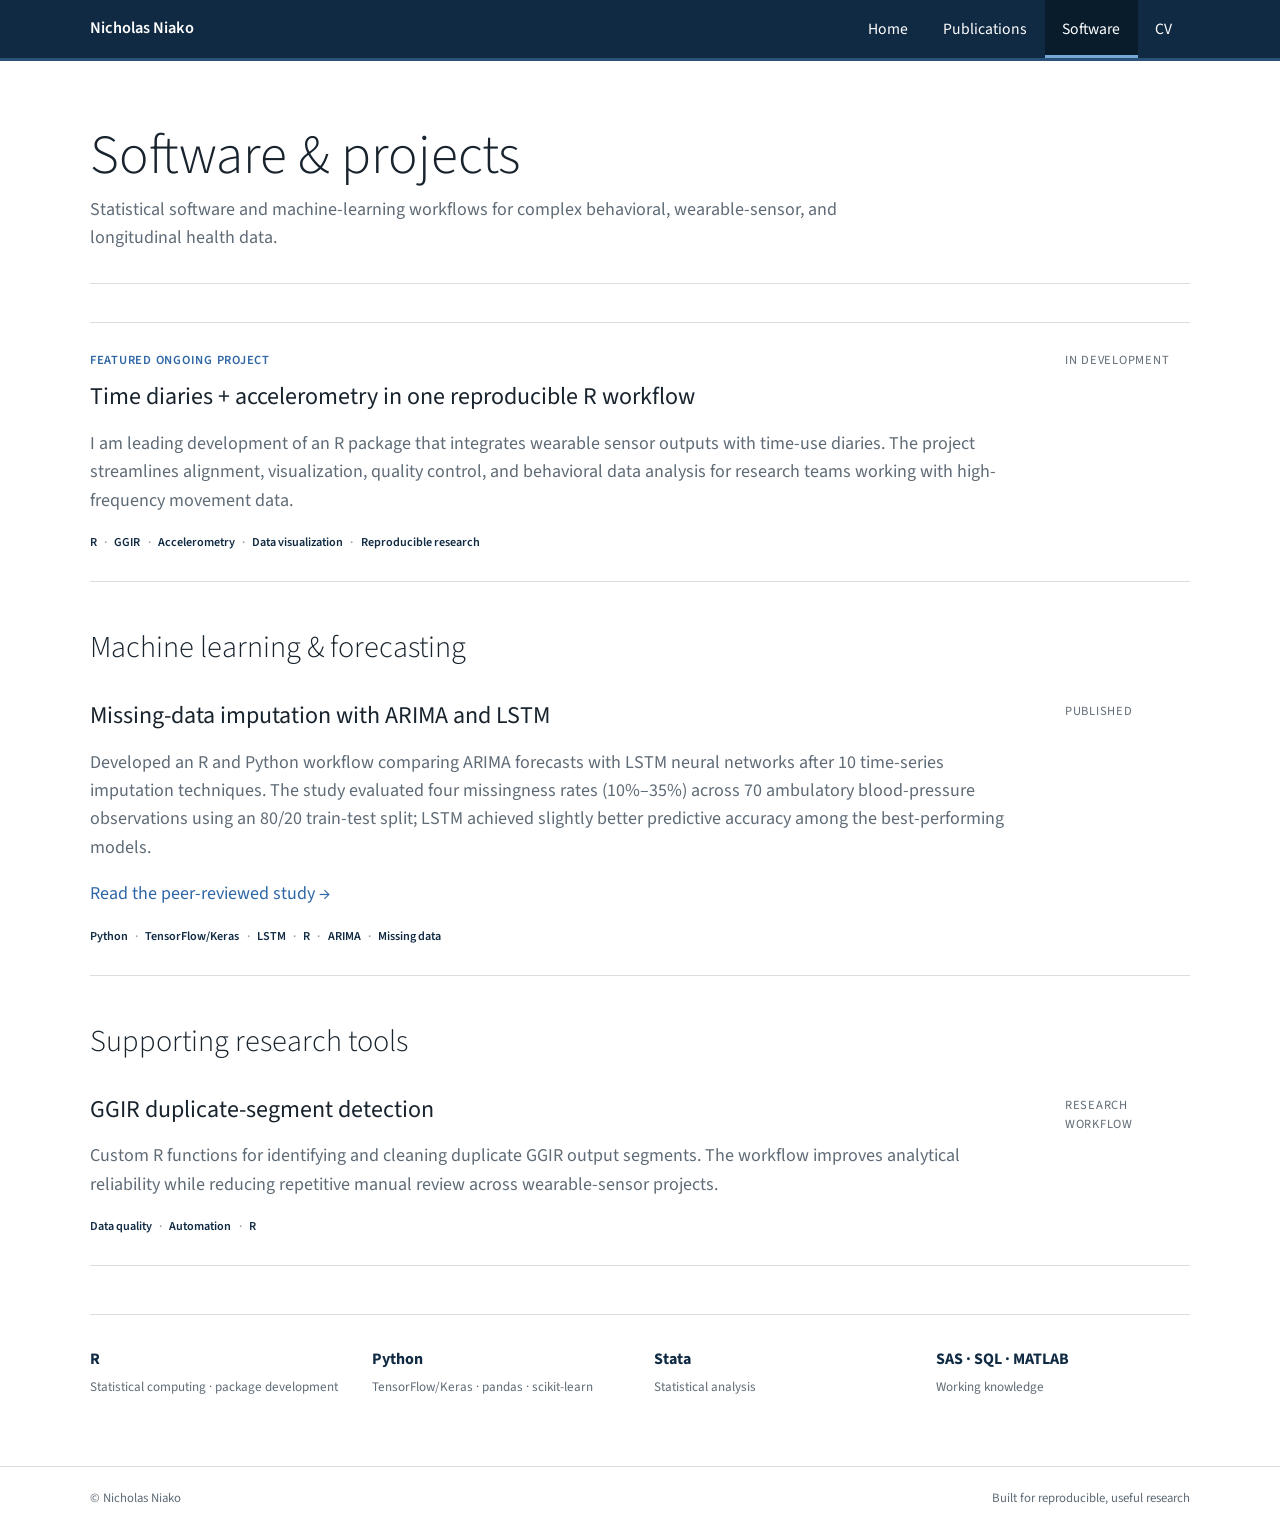
==== software.html @ 81d5ebb2 "Highlight machine learning methods and research scale" ====
<!doctype html><html lang="en"><head><meta charset="utf-8"><meta name="viewport" content="width=device-width, initial-scale=1"><meta name="description" content="Software and machine-learning research projects by Nicholas Niako."><title>Software | Nicholas Niako</title><link rel="icon" href="assets/images/favicon.svg" type="image/svg+xml"><link rel="preconnect" href="https://fonts.googleapis.com"><link rel="preconnect" href="https://fonts.gstatic.com" crossorigin><link href="https://fonts.googleapis.com/css2?family=Source+Sans+3:wght@300;400;500;600;700&display=swap" rel="stylesheet"><link rel="stylesheet" href="assets/css/style.css"><script src="assets/js/main.js" defer></script></head><body><a class="skip-link" href="#main-content">Skip to content</a><header class="site-header"><nav class="nav shell" aria-label="Primary navigation"><a class="wordmark" href="index.html"><span>NN</span><strong>Nicholas Niako</strong></a><button class="nav-toggle" type="button" aria-expanded="false" aria-controls="nav-links"><span></span><span></span><span></span><span class="sr-only">Menu</span></button><div class="nav-links" id="nav-links"><a href="index.html">Home</a><a href="publications.html">Publications</a><a class="active" aria-current="page" href="software.html">Software</a><a href="cv.html">CV</a></div></nav></header><main id="main-content"><header class="page-hero shell reveal"><p class="eyebrow">Open, reproducible research</p><h1>Software &amp; projects</h1><p>Statistical software and machine-learning workflows for complex behavioral, wearable-sensor, and longitudinal health data.</p></header><section class="page-body shell"><article class="project-card reveal"><div><p class="eyebrow">Featured ongoing project</p><h2>Time diaries + accelerometry in one reproducible R workflow</h2><p>I am leading development of an R package that integrates wearable sensor outputs with time-use diaries. The project streamlines alignment, visualization, quality control, and behavioral data analysis for research teams working with high-frequency movement data.</p><div class="tags"><span class="tag">R</span><span class="tag">GGIR</span><span class="tag">Accelerometry</span><span class="tag">Data visualization</span><span class="tag">Reproducible research</span></div></div><span class="project-status">In development</span></article><h2 class="ongoing-heading">Machine learning &amp; forecasting</h2><article class="project-card reveal"><div><h2>Missing-data imputation with ARIMA and LSTM</h2><p>Developed an R and Python workflow comparing ARIMA forecasts with LSTM neural networks after 10 time-series imputation techniques. The study evaluated four missingness rates (10%–35%) across 70 ambulatory blood-pressure observations using an 80/20 train-test split; LSTM achieved slightly better predictive accuracy among the best-performing models.</p><p><a href="https://doi.org/10.1186/s12874-024-02448-3" target="_blank" rel="noopener">Read the peer-reviewed study →</a></p><div class="tags"><span class="tag">Python</span><span class="tag">TensorFlow/Keras</span><span class="tag">LSTM</span><span class="tag">R</span><span class="tag">ARIMA</span><span class="tag">Missing data</span></div></div><span class="project-status">Published</span></article><h2 class="ongoing-heading">Supporting research tools</h2><article class="project-card reveal"><div><h2>GGIR duplicate-segment detection</h2><p>Custom R functions for identifying and cleaning duplicate GGIR output segments. The workflow improves analytical reliability while reducing repetitive manual review across wearable-sensor projects.</p><div class="tags"><span class="tag">Data quality</span><span class="tag">Automation</span><span class="tag">R</span></div></div><span class="project-status">Research workflow</span></article><div class="skills-strip reveal"><div class="skill"><strong>R</strong><span>Statistical computing · package development</span></div><div class="skill"><strong>Python</strong><span>TensorFlow/Keras · pandas · scikit-learn</span></div><div class="skill"><strong>Stata</strong><span>Statistical analysis</span></div><div class="skill"><strong>SAS · SQL · MATLAB</strong><span>Working knowledge</span></div></div></section></main><footer class="site-footer"><div class="shell"><p>© <span data-year></span> Nicholas Niako</p><p>Built for reproducible, useful research</p></div></footer></body></html>
---- assets/css/style.css ----
:root {
  --navy: #102a43;
  --navy-dark: #081c2c;
  --blue: #2f67a6;
  --blue-light: #dbe8f5;
  --ink: #20252a;
  --muted: #5f6b76;
  --line: #d9dee3;
  --white: #ffffff;
  --sans: "Source Sans 3", Helvetica, Arial, sans-serif;
}

* { box-sizing: border-box; }
html { scroll-behavior: smooth; }
body { margin: 0; background: var(--white); color: var(--ink); font: 18px/1.58 var(--sans); -webkit-font-smoothing: antialiased; }
a { color: var(--blue); text-decoration: none; }
a:hover, a:focus { text-decoration: underline; text-underline-offset: 3px; }
img { display: block; max-width: 100%; }
.shell { width: min(1100px, calc(100% - 48px)); margin-inline: auto; }
.skip-link { position: fixed; top: -5rem; left: 1rem; z-index: 100; padding: .55rem .8rem; background: white; color: var(--navy); }
.skip-link:focus { top: .75rem; }
.sr-only { position: absolute; width: 1px; height: 1px; padding: 0; margin: -1px; overflow: hidden; clip: rect(0,0,0,0); white-space: nowrap; border: 0; }

.site-header { position: sticky; top: 0; z-index: 50; background: var(--navy); border-bottom: 3px solid #2a5278; }
.nav { min-height: 58px; display: flex; align-items: stretch; justify-content: space-between; }
.wordmark { display: flex; align-items: center; color: white; font-size: 1.02rem; font-weight: 600; text-decoration: none; }
.wordmark span { display: none; }
.wordmark strong { font-weight: 600; }
.wordmark:hover { text-decoration: none; }
.nav-links { display: flex; align-items: stretch; }
.nav-links a { display: flex; align-items: center; padding: 0 1.1rem; color: white; font-size: .98rem; }
.nav-links a:hover { background: rgba(255,255,255,.08); text-decoration: none; }
.nav-links a.active { background: var(--navy-dark); box-shadow: inset 0 -3px 0 #78a8d5; }
.nav-toggle { display: none; border: 0; background: transparent; padding: 10px; }
.nav-toggle span:not(.sr-only) { display: block; width: 25px; height: 2px; margin: 5px; background: white; }

h1, h2, h3, p { margin-top: 0; }
h1, h2, h3 { color: #18232d; font-weight: 400; line-height: 1.2; }
h1 { font-size: clamp(2.5rem, 5vw, 3.45rem); font-weight: 300; margin-bottom: .35rem; }
h2 { font-size: 2rem; font-weight: 300; margin-bottom: 1.1rem; padding-bottom: .42rem; border-bottom: 2px solid var(--blue-light); }
h3 { font-size: 1.12rem; font-weight: 600; margin-bottom: .45rem; }

.home-main { padding-block: 64px 55px; }
.profile-heading { padding-bottom: 24px; border-bottom: 1px solid var(--line); }
.profile-heading p { color: var(--muted); margin: 0; font-size: 1.05rem; }
.bio-grid { display: grid; grid-template-columns: minmax(0, 1fr) 300px; gap: 70px; align-items: center; padding-block: 48px; }
.bio-copy > p { max-width: 740px; }
.contact-block { margin-top: 35px; }
.contact-block p { margin-bottom: .75rem; }
.profile-photo { margin: 0; justify-self: center; }
.profile-photo img { width: 280px; height: 280px; object-fit: cover; object-position: center 18%; border-radius: 50%; border: 5px solid white; outline: 2px solid var(--navy); box-shadow: 0 8px 24px rgba(16,42,67,.16); }
.selected-work { padding-block: 36px; border-top: 1px solid var(--line); }
.selected-work p { max-width: 970px; }
.year { display: inline-block; margin-right: .5rem; color: var(--muted); font-size: .85rem; font-weight: 600; }
.profile-links { padding-top: 30px; border-top: 1px solid var(--line); color: #9ca5ad; }
.profile-links span { margin-inline: .55rem; }

.page-hero { padding-block: 62px 30px; border-bottom: 1px solid var(--line); }
.page-hero .eyebrow { display: none; }
.page-hero h1 { margin-bottom: .4rem; }
.page-hero > p:last-child { max-width: 750px; color: var(--muted); margin-bottom: 0; }
.page-body { padding-block: 38px 65px; }
.filter-row { display: none; }
.publication-list { margin: 0; padding: 0; list-style: none; counter-reset: publication; }
.publication { counter-increment: publication; display: grid; grid-template-columns: 48px 82px 1fr auto; gap: 15px; padding: 1.25rem 0; border-bottom: 1px solid var(--line); }
.publication::before { content: counter(publication) "."; text-align: right; color: var(--muted); }
.publication:first-child { border-top: 1px solid var(--line); }
.pub-year { color: var(--muted); font-size: .86rem; font-weight: 600; padding-top: .15rem; }
.publication h2 { border: 0; padding: 0; margin: 0 0 .35rem; font-size: 1.06rem; font-weight: 600; line-height: 1.38; }
.publication p { margin: 0; color: var(--muted); font-size: .9rem; }
.publication .venue { color: var(--ink); font-style: italic; }
.pub-link { align-self: center; white-space: nowrap; font-size: .82rem; }
.publication[data-hidden="true"] { display: grid; }

.project-card { display: grid; grid-template-columns: 1fr 125px; gap: 45px; padding: 1.8rem 0; border-bottom: 1px solid var(--line); background: white; }
.project-card:first-of-type { border-top: 1px solid var(--line); }
.project-card .eyebrow { color: var(--blue); font-size: .78rem; font-weight: 600; text-transform: uppercase; letter-spacing: .06em; }
.project-card h2 { border: 0; padding: 0; font-size: 1.5rem; font-weight: 400; }
.project-card p { color: var(--muted); }
.project-status { color: var(--muted); font-size: .78rem; text-transform: uppercase; letter-spacing: .06em; }
.tags { display: flex; flex-wrap: wrap; gap: .45rem; }
.tag { color: var(--navy); font-size: .76rem; font-weight: 600; }
.tag + .tag::before { content: "·"; margin-right: .45rem; color: #9aa3ab; }
.ongoing-heading { margin: 3rem 0 0; border: 0; font-size: 1.9rem; }
.skills-strip { display: grid; grid-template-columns: repeat(4,1fr); gap: 28px; margin-top: 3rem; padding-top: 2rem; border-top: 1px solid var(--line); }
.skill strong { display: block; color: var(--navy); font-size: 1rem; }
.skill span { color: var(--muted); font-size: .82rem; }

.cv-layout { display: grid; grid-template-columns: minmax(0,1fr) 285px; gap: 65px; }
.timeline-section { margin-bottom: 2.8rem; }
.timeline-section > h2 { font-size: 1.9rem; }
.timeline-item { display: grid; grid-template-columns: 125px 1fr; gap: 20px; padding: .9rem 0; border-bottom: 1px solid #edf0f2; }
.timeline-year { color: var(--muted); font-size: .84rem; font-weight: 600; }
.timeline-item h3 { margin: 0 0 .25rem; }
.timeline-item p { color: var(--muted); font-size: .9rem; margin: 0; }
.cv-aside { align-self: start; padding: 1.5rem; border: 1px solid var(--line); border-top: 4px solid var(--navy); }
.cv-aside .eyebrow { color: var(--muted); font-size: .78rem; text-transform: uppercase; letter-spacing: .06em; }
.cv-aside h2 { font-size: 1.55rem; }
.cv-aside p, .cv-aside ul { color: var(--muted); font-size: .86rem; }
.cv-aside ul { list-style: none; padding: 1.2rem 0 0; margin: 1.2rem 0 0; border-top: 1px solid var(--line); }
.cv-aside li + li { margin-top: .7rem; }
.button { display: block; margin-top: .65rem; padding: .55rem .8rem; background: var(--navy); color: white; text-align: center; font-size: .86rem; font-weight: 600; }
.button:hover { background: var(--navy-dark); text-decoration: none; }

.site-footer { border-top: 1px solid var(--line); padding: 1.35rem 0; color: var(--muted); font-size: .8rem; }
.site-footer p { margin: 0; }
.site-footer .shell { display: flex; justify-content: space-between; }

@media (max-width: 820px) {
  .bio-grid { grid-template-columns: 1fr; gap: 38px; }
  .profile-photo { grid-row: 1; }
  .cv-layout { grid-template-columns: 1fr; }
  .cv-aside { grid-row: 1; }
  .skills-strip { grid-template-columns: repeat(2,1fr); }
}

@media (max-width: 640px) {
  body { font-size: 16px; }
  .shell { width: min(100% - 32px, 1100px); }
  .nav { min-height: 56px; }
  .nav-toggle { display: block; }
  .nav-links { display: none; position: absolute; top: 59px; left: 0; right: 0; flex-direction: column; background: var(--navy); border-bottom: 2px solid #2a5278; }
  .nav-links.open { display: flex; }
  .nav-links a { padding: .8rem 16px; }
  .nav-links a.active { box-shadow: inset 4px 0 0 #78a8d5; }
  .home-main { padding-block: 42px; }
  h1 { font-size: 2.55rem; }
  h2 { font-size: 1.65rem; }
  .bio-grid { padding-block: 36px; }
  .profile-photo img { width: 230px; height: 230px; }
  .publication { grid-template-columns: 34px 1fr; gap: 10px; }
  .publication::before { grid-row: 1 / span 3; }
  .pub-year, .publication > div, .pub-link { grid-column: 2; }
  .project-card { grid-template-columns: 1fr; gap: .5rem; }
  .project-status { grid-row: 1; }
  .skills-strip { grid-template-columns: 1fr 1fr; }
  .timeline-item { grid-template-columns: 1fr; gap: .25rem; }
  .site-footer .shell { display: block; }
}

@media (prefers-reduced-motion: reduce) { html { scroll-behavior: auto; } }
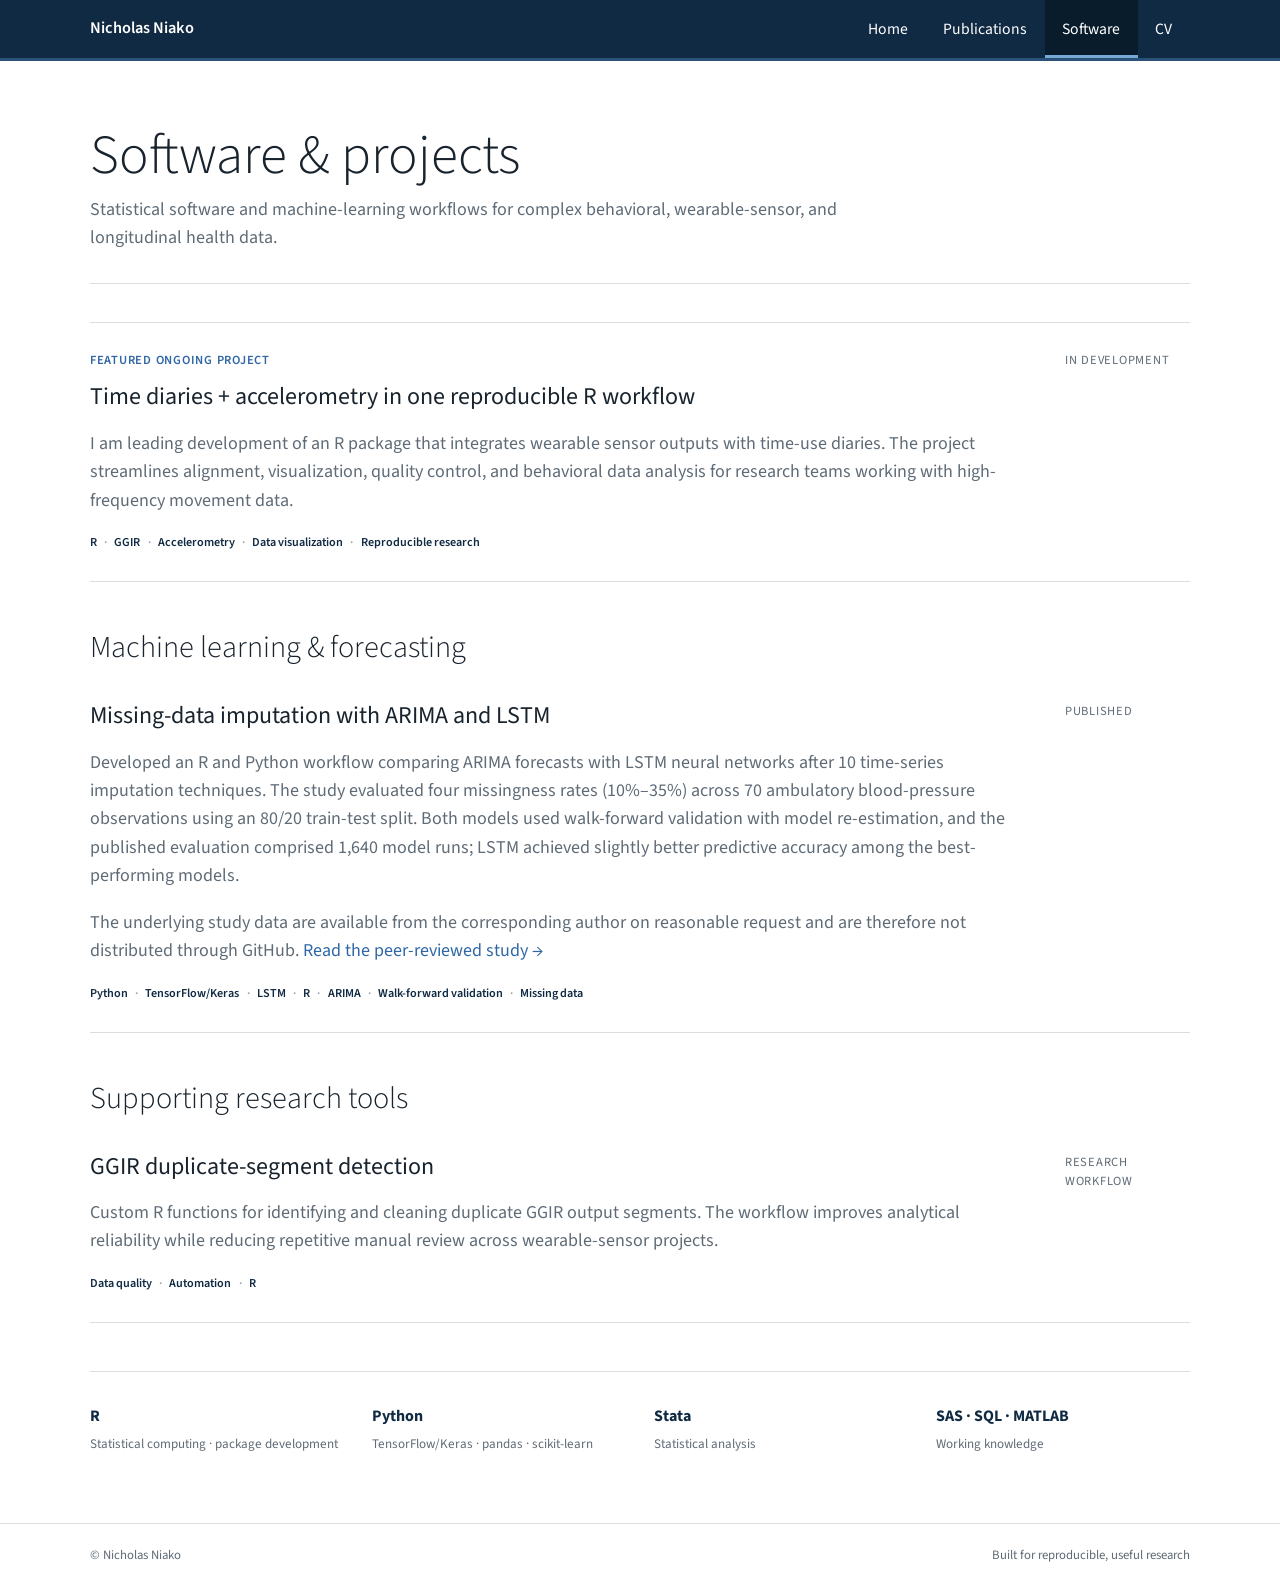
==== commit f86b0397: "Add forecasting validation and data access details" ====
--- a/software.html
+++ b/software.html
@@ -1 +1 @@
-<!doctype html><html lang="en"><head><meta charset="utf-8"><meta name="viewport" content="width=device-width, initial-scale=1"><meta name="description" content="Software and machine-learning research projects by Nicholas Niako."><title>Software | Nicholas Niako</title><link rel="icon" href="assets/images/favicon.svg" type="image/svg+xml"><link rel="preconnect" href="https://fonts.googleapis.com"><link rel="preconnect" href="https://fonts.gstatic.com" crossorigin><link href="https://fonts.googleapis.com/css2?family=Source+Sans+3:wght@300;400;500;600;700&display=swap" rel="stylesheet"><link rel="stylesheet" href="assets/css/style.css"><script src="assets/js/main.js" defer></script></head><body><a class="skip-link" href="#main-content">Skip to content</a><header class="site-header"><nav class="nav shell" aria-label="Primary navigation"><a class="wordmark" href="index.html"><span>NN</span><strong>Nicholas Niako</strong></a><button class="nav-toggle" type="button" aria-expanded="false" aria-controls="nav-links"><span></span><span></span><span></span><span class="sr-only">Menu</span></button><div class="nav-links" id="nav-links"><a href="index.html">Home</a><a href="publications.html">Publications</a><a class="active" aria-current="page" href="software.html">Software</a><a href="cv.html">CV</a></div></nav></header><main id="main-content"><header class="page-hero shell reveal"><p class="eyebrow">Open, reproducible research</p><h1>Software &amp; projects</h1><p>Statistical software and machine-learning workflows for complex behavioral, wearable-sensor, and longitudinal health data.</p></header><section class="page-body shell"><article class="project-card reveal"><div><p class="eyebrow">Featured ongoing project</p><h2>Time diaries + accelerometry in one reproducible R workflow</h2><p>I am leading development of an R package that integrates wearable sensor outputs with time-use diaries. The project streamlines alignment, visualization, quality control, and behavioral data analysis for research teams working with high-frequency movement data.</p><div class="tags"><span class="tag">R</span><span class="tag">GGIR</span><span class="tag">Accelerometry</span><span class="tag">Data visualization</span><span class="tag">Reproducible research</span></div></div><span class="project-status">In development</span></article><h2 class="ongoing-heading">Machine learning &amp; forecasting</h2><article class="project-card reveal"><div><h2>Missing-data imputation with ARIMA and LSTM</h2><p>Developed an R and Python workflow comparing ARIMA forecasts with LSTM neural networks after 10 time-series imputation techniques. The study evaluated four missingness rates (10%–35%) across 70 ambulatory blood-pressure observations using an 80/20 train-test split; LSTM achieved slightly better predictive accuracy among the best-performing models.</p><p><a href="https://doi.org/10.1186/s12874-024-02448-3" target="_blank" rel="noopener">Read the peer-reviewed study →</a></p><div class="tags"><span class="tag">Python</span><span class="tag">TensorFlow/Keras</span><span class="tag">LSTM</span><span class="tag">R</span><span class="tag">ARIMA</span><span class="tag">Missing data</span></div></div><span class="project-status">Published</span></article><h2 class="ongoing-heading">Supporting research tools</h2><article class="project-card reveal"><div><h2>GGIR duplicate-segment detection</h2><p>Custom R functions for identifying and cleaning duplicate GGIR output segments. The workflow improves analytical reliability while reducing repetitive manual review across wearable-sensor projects.</p><div class="tags"><span class="tag">Data quality</span><span class="tag">Automation</span><span class="tag">R</span></div></div><span class="project-status">Research workflow</span></article><div class="skills-strip reveal"><div class="skill"><strong>R</strong><span>Statistical computing · package development</span></div><div class="skill"><strong>Python</strong><span>TensorFlow/Keras · pandas · scikit-learn</span></div><div class="skill"><strong>Stata</strong><span>Statistical analysis</span></div><div class="skill"><strong>SAS · SQL · MATLAB</strong><span>Working knowledge</span></div></div></section></main><footer class="site-footer"><div class="shell"><p>© <span data-year></span> Nicholas Niako</p><p>Built for reproducible, useful research</p></div></footer></body></html>
+<!doctype html><html lang="en"><head><meta charset="utf-8"><meta name="viewport" content="width=device-width, initial-scale=1"><meta name="description" content="Software and machine-learning research projects by Nicholas Niako."><title>Software | Nicholas Niako</title><link rel="icon" href="assets/images/favicon.svg" type="image/svg+xml"><link rel="preconnect" href="https://fonts.googleapis.com"><link rel="preconnect" href="https://fonts.gstatic.com" crossorigin><link href="https://fonts.googleapis.com/css2?family=Source+Sans+3:wght@300;400;500;600;700&display=swap" rel="stylesheet"><link rel="stylesheet" href="assets/css/style.css"><script src="assets/js/main.js" defer></script></head><body><a class="skip-link" href="#main-content">Skip to content</a><header class="site-header"><nav class="nav shell" aria-label="Primary navigation"><a class="wordmark" href="index.html"><span>NN</span><strong>Nicholas Niako</strong></a><button class="nav-toggle" type="button" aria-expanded="false" aria-controls="nav-links"><span></span><span></span><span></span><span class="sr-only">Menu</span></button><div class="nav-links" id="nav-links"><a href="index.html">Home</a><a href="publications.html">Publications</a><a class="active" aria-current="page" href="software.html">Software</a><a href="cv.html">CV</a></div></nav></header><main id="main-content"><header class="page-hero shell reveal"><p class="eyebrow">Open, reproducible research</p><h1>Software &amp; projects</h1><p>Statistical software and machine-learning workflows for complex behavioral, wearable-sensor, and longitudinal health data.</p></header><section class="page-body shell"><article class="project-card reveal"><div><p class="eyebrow">Featured ongoing project</p><h2>Time diaries + accelerometry in one reproducible R workflow</h2><p>I am leading development of an R package that integrates wearable sensor outputs with time-use diaries. The project streamlines alignment, visualization, quality control, and behavioral data analysis for research teams working with high-frequency movement data.</p><div class="tags"><span class="tag">R</span><span class="tag">GGIR</span><span class="tag">Accelerometry</span><span class="tag">Data visualization</span><span class="tag">Reproducible research</span></div></div><span class="project-status">In development</span></article><h2 class="ongoing-heading">Machine learning &amp; forecasting</h2><article class="project-card reveal"><div><h2>Missing-data imputation with ARIMA and LSTM</h2><p>Developed an R and Python workflow comparing ARIMA forecasts with LSTM neural networks after 10 time-series imputation techniques. The study evaluated four missingness rates (10%–35%) across 70 ambulatory blood-pressure observations using an 80/20 train-test split. Both models used walk-forward validation with model re-estimation, and the published evaluation comprised 1,640 model runs; LSTM achieved slightly better predictive accuracy among the best-performing models.</p><p>The underlying study data are available from the corresponding author on reasonable request and are therefore not distributed through GitHub. <a href="https://doi.org/10.1186/s12874-024-02448-3" target="_blank" rel="noopener">Read the peer-reviewed study →</a></p><div class="tags"><span class="tag">Python</span><span class="tag">TensorFlow/Keras</span><span class="tag">LSTM</span><span class="tag">R</span><span class="tag">ARIMA</span><span class="tag">Walk-forward validation</span><span class="tag">Missing data</span></div></div><span class="project-status">Published</span></article><h2 class="ongoing-heading">Supporting research tools</h2><article class="project-card reveal"><div><h2>GGIR duplicate-segment detection</h2><p>Custom R functions for identifying and cleaning duplicate GGIR output segments. The workflow improves analytical reliability while reducing repetitive manual review across wearable-sensor projects.</p><div class="tags"><span class="tag">Data quality</span><span class="tag">Automation</span><span class="tag">R</span></div></div><span class="project-status">Research workflow</span></article><div class="skills-strip reveal"><div class="skill"><strong>R</strong><span>Statistical computing · package development</span></div><div class="skill"><strong>Python</strong><span>TensorFlow/Keras · pandas · scikit-learn</span></div><div class="skill"><strong>Stata</strong><span>Statistical analysis</span></div><div class="skill"><strong>SAS · SQL · MATLAB</strong><span>Working knowledge</span></div></div></section></main><footer class="site-footer"><div class="shell"><p>© <span data-year></span> Nicholas Niako</p><p>Built for reproducible, useful research</p></div></footer></body></html>
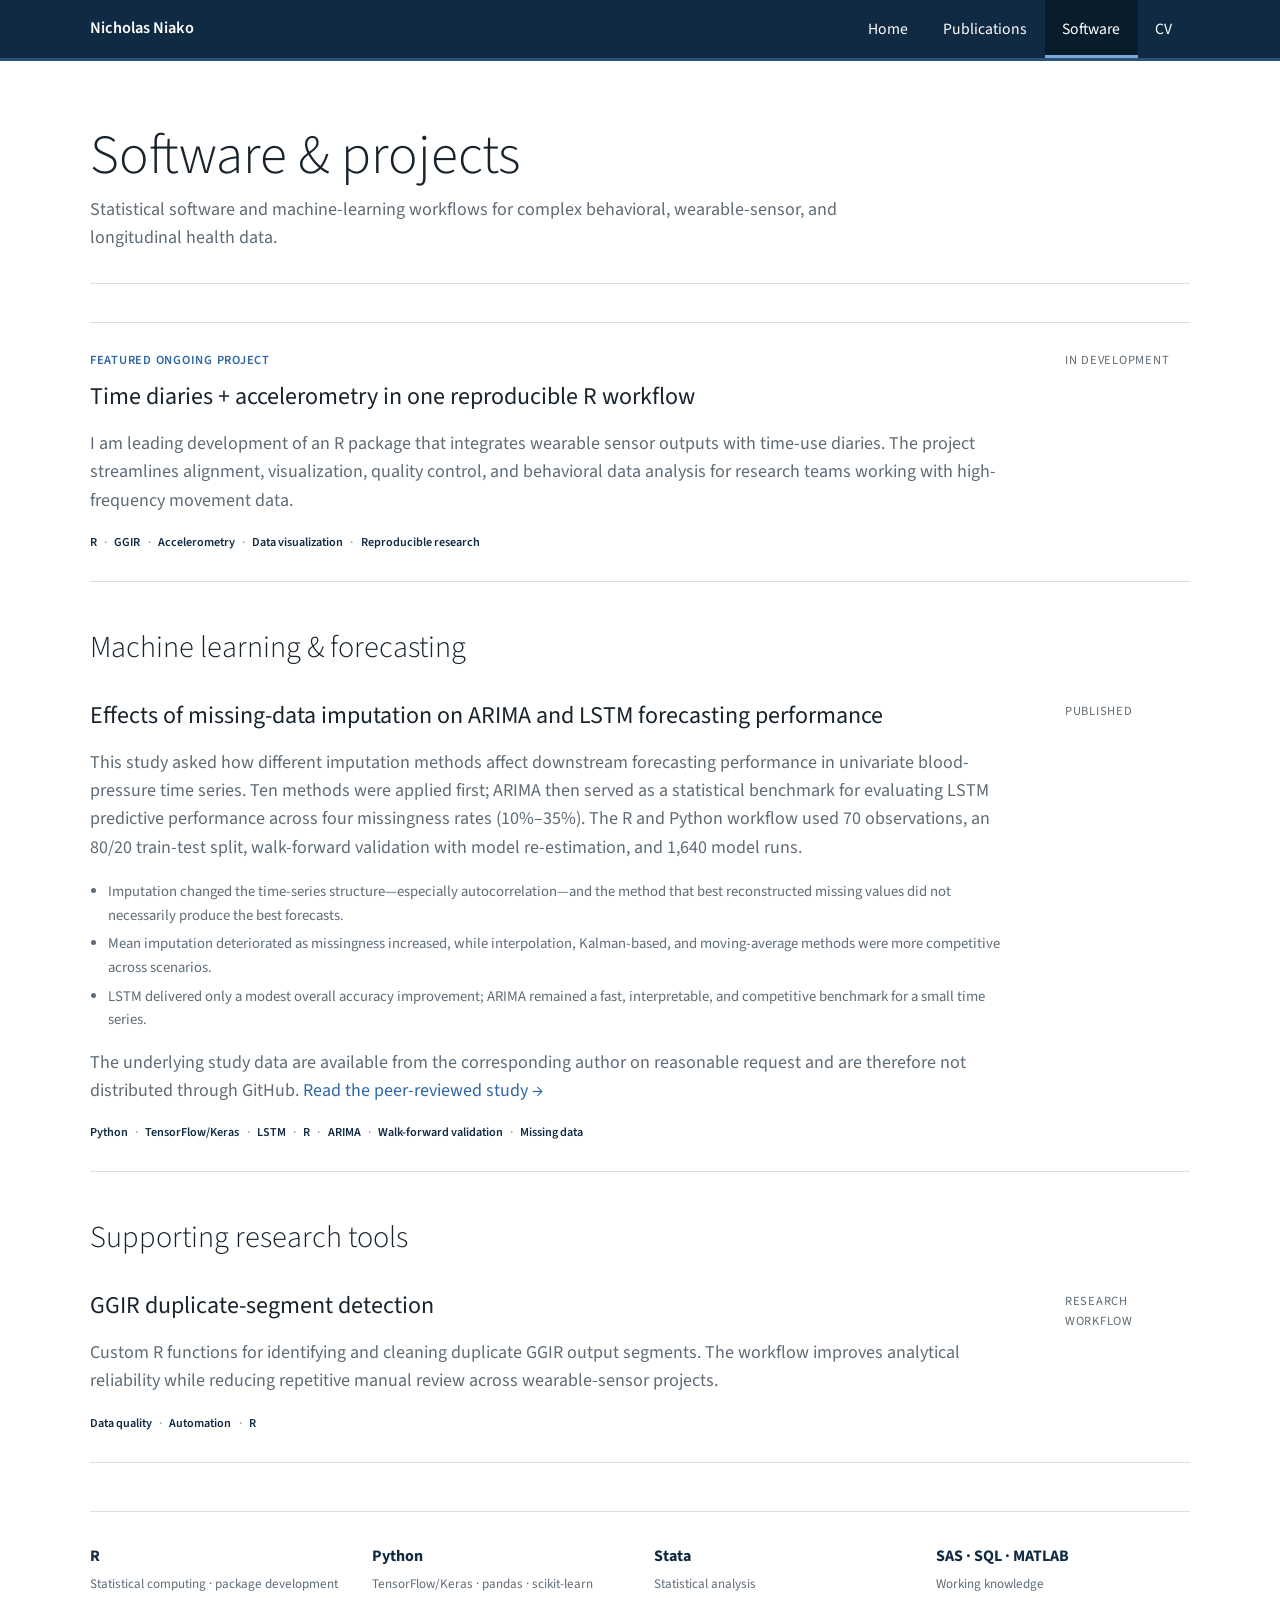
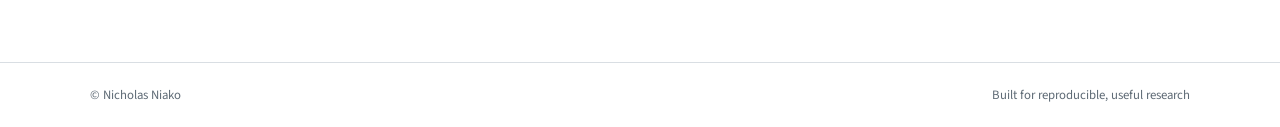
==== commit a7fb0a19: "Clarify forecasting study and simplify publications" ====
--- a/software.html
+++ b/software.html
@@ -1 +1,74 @@
-<!doctype html><html lang="en"><head><meta charset="utf-8"><meta name="viewport" content="width=device-width, initial-scale=1"><meta name="description" content="Software and machine-learning research projects by Nicholas Niako."><title>Software | Nicholas Niako</title><link rel="icon" href="assets/images/favicon.svg" type="image/svg+xml"><link rel="preconnect" href="https://fonts.googleapis.com"><link rel="preconnect" href="https://fonts.gstatic.com" crossorigin><link href="https://fonts.googleapis.com/css2?family=Source+Sans+3:wght@300;400;500;600;700&display=swap" rel="stylesheet"><link rel="stylesheet" href="assets/css/style.css"><script src="assets/js/main.js" defer></script></head><body><a class="skip-link" href="#main-content">Skip to content</a><header class="site-header"><nav class="nav shell" aria-label="Primary navigation"><a class="wordmark" href="index.html"><span>NN</span><strong>Nicholas Niako</strong></a><button class="nav-toggle" type="button" aria-expanded="false" aria-controls="nav-links"><span></span><span></span><span></span><span class="sr-only">Menu</span></button><div class="nav-links" id="nav-links"><a href="index.html">Home</a><a href="publications.html">Publications</a><a class="active" aria-current="page" href="software.html">Software</a><a href="cv.html">CV</a></div></nav></header><main id="main-content"><header class="page-hero shell reveal"><p class="eyebrow">Open, reproducible research</p><h1>Software &amp; projects</h1><p>Statistical software and machine-learning workflows for complex behavioral, wearable-sensor, and longitudinal health data.</p></header><section class="page-body shell"><article class="project-card reveal"><div><p class="eyebrow">Featured ongoing project</p><h2>Time diaries + accelerometry in one reproducible R workflow</h2><p>I am leading development of an R package that integrates wearable sensor outputs with time-use diaries. The project streamlines alignment, visualization, quality control, and behavioral data analysis for research teams working with high-frequency movement data.</p><div class="tags"><span class="tag">R</span><span class="tag">GGIR</span><span class="tag">Accelerometry</span><span class="tag">Data visualization</span><span class="tag">Reproducible research</span></div></div><span class="project-status">In development</span></article><h2 class="ongoing-heading">Machine learning &amp; forecasting</h2><article class="project-card reveal"><div><h2>Missing-data imputation with ARIMA and LSTM</h2><p>Developed an R and Python workflow comparing ARIMA forecasts with LSTM neural networks after 10 time-series imputation techniques. The study evaluated four missingness rates (10%–35%) across 70 ambulatory blood-pressure observations using an 80/20 train-test split. Both models used walk-forward validation with model re-estimation, and the published evaluation comprised 1,640 model runs; LSTM achieved slightly better predictive accuracy among the best-performing models.</p><p>The underlying study data are available from the corresponding author on reasonable request and are therefore not distributed through GitHub. <a href="https://doi.org/10.1186/s12874-024-02448-3" target="_blank" rel="noopener">Read the peer-reviewed study →</a></p><div class="tags"><span class="tag">Python</span><span class="tag">TensorFlow/Keras</span><span class="tag">LSTM</span><span class="tag">R</span><span class="tag">ARIMA</span><span class="tag">Walk-forward validation</span><span class="tag">Missing data</span></div></div><span class="project-status">Published</span></article><h2 class="ongoing-heading">Supporting research tools</h2><article class="project-card reveal"><div><h2>GGIR duplicate-segment detection</h2><p>Custom R functions for identifying and cleaning duplicate GGIR output segments. The workflow improves analytical reliability while reducing repetitive manual review across wearable-sensor projects.</p><div class="tags"><span class="tag">Data quality</span><span class="tag">Automation</span><span class="tag">R</span></div></div><span class="project-status">Research workflow</span></article><div class="skills-strip reveal"><div class="skill"><strong>R</strong><span>Statistical computing · package development</span></div><div class="skill"><strong>Python</strong><span>TensorFlow/Keras · pandas · scikit-learn</span></div><div class="skill"><strong>Stata</strong><span>Statistical analysis</span></div><div class="skill"><strong>SAS · SQL · MATLAB</strong><span>Working knowledge</span></div></div></section></main><footer class="site-footer"><div class="shell"><p>© <span data-year></span> Nicholas Niako</p><p>Built for reproducible, useful research</p></div></footer></body></html>
+<!doctype html>
+<html lang="en">
+<head>
+  <meta charset="utf-8">
+  <meta name="viewport" content="width=device-width, initial-scale=1">
+  <meta name="description" content="Software and machine-learning research projects by Nicholas Niako.">
+  <title>Software | Nicholas Niako</title>
+  <link rel="icon" href="assets/images/favicon.svg" type="image/svg+xml">
+  <link rel="preconnect" href="https://fonts.googleapis.com">
+  <link rel="preconnect" href="https://fonts.gstatic.com" crossorigin>
+  <link href="https://fonts.googleapis.com/css2?family=Source+Sans+3:wght@300;400;500;600;700&display=swap" rel="stylesheet">
+  <link rel="stylesheet" href="assets/css/style.css">
+  <script src="assets/js/main.js" defer></script>
+</head>
+<body>
+  <a class="skip-link" href="#main-content">Skip to content</a>
+  <header class="site-header">
+    <nav class="nav shell" aria-label="Primary navigation">
+      <a class="wordmark" href="index.html"><span>NN</span><strong>Nicholas Niako</strong></a>
+      <button class="nav-toggle" type="button" aria-expanded="false" aria-controls="nav-links"><span></span><span></span><span></span><span class="sr-only">Menu</span></button>
+      <div class="nav-links" id="nav-links"><a href="index.html">Home</a><a href="publications.html">Publications</a><a class="active" aria-current="page" href="software.html">Software</a><a href="cv.html">CV</a></div>
+    </nav>
+  </header>
+  <main id="main-content">
+    <header class="page-hero shell reveal">
+      <p class="eyebrow">Open, reproducible research</p>
+      <h1>Software &amp; projects</h1>
+      <p>Statistical software and machine-learning workflows for complex behavioral, wearable-sensor, and longitudinal health data.</p>
+    </header>
+    <section class="page-body shell">
+      <article class="project-card reveal">
+        <div>
+          <p class="eyebrow">Featured ongoing project</p>
+          <h2>Time diaries + accelerometry in one reproducible R workflow</h2>
+          <p>I am leading development of an R package that integrates wearable sensor outputs with time-use diaries. The project streamlines alignment, visualization, quality control, and behavioral data analysis for research teams working with high-frequency movement data.</p>
+          <div class="tags"><span class="tag">R</span><span class="tag">GGIR</span><span class="tag">Accelerometry</span><span class="tag">Data visualization</span><span class="tag">Reproducible research</span></div>
+        </div>
+        <span class="project-status">In development</span>
+      </article>
+      <h2 class="ongoing-heading">Machine learning &amp; forecasting</h2>
+      <article class="project-card reveal">
+        <div>
+          <h2>Effects of missing-data imputation on ARIMA and LSTM forecasting performance</h2>
+          <p>This study asked how different imputation methods affect downstream forecasting performance in univariate blood-pressure time series. Ten methods were applied first; ARIMA then served as a statistical benchmark for evaluating LSTM predictive performance across four missingness rates (10%–35%). The R and Python workflow used 70 observations, an 80/20 train-test split, walk-forward validation with model re-estimation, and 1,640 model runs.</p>
+          <ul class="project-findings">
+            <li>Imputation changed the time-series structure—especially autocorrelation—and the method that best reconstructed missing values did not necessarily produce the best forecasts.</li>
+            <li>Mean imputation deteriorated as missingness increased, while interpolation, Kalman-based, and moving-average methods were more competitive across scenarios.</li>
+            <li>LSTM delivered only a modest overall accuracy improvement; ARIMA remained a fast, interpretable, and competitive benchmark for a small time series.</li>
+          </ul>
+          <p>The underlying study data are available from the corresponding author on reasonable request and are therefore not distributed through GitHub. <a href="https://doi.org/10.1186/s12874-024-02448-3" target="_blank" rel="noopener">Read the peer-reviewed study →</a></p>
+          <div class="tags"><span class="tag">Python</span><span class="tag">TensorFlow/Keras</span><span class="tag">LSTM</span><span class="tag">R</span><span class="tag">ARIMA</span><span class="tag">Walk-forward validation</span><span class="tag">Missing data</span></div>
+        </div>
+        <span class="project-status">Published</span>
+      </article>
+      <h2 class="ongoing-heading">Supporting research tools</h2>
+      <article class="project-card reveal">
+        <div>
+          <h2>GGIR duplicate-segment detection</h2>
+          <p>Custom R functions for identifying and cleaning duplicate GGIR output segments. The workflow improves analytical reliability while reducing repetitive manual review across wearable-sensor projects.</p>
+          <div class="tags"><span class="tag">Data quality</span><span class="tag">Automation</span><span class="tag">R</span></div>
+        </div>
+        <span class="project-status">Research workflow</span>
+      </article>
+      <div class="skills-strip reveal">
+        <div class="skill"><strong>R</strong><span>Statistical computing · package development</span></div>
+        <div class="skill"><strong>Python</strong><span>TensorFlow/Keras · pandas · scikit-learn</span></div>
+        <div class="skill"><strong>Stata</strong><span>Statistical analysis</span></div>
+        <div class="skill"><strong>SAS · SQL · MATLAB</strong><span>Working knowledge</span></div>
+      </div>
+    </section>
+  </main>
+  <footer class="site-footer"><div class="shell"><p>© <span data-year></span> Nicholas Niako</p><p>Built for reproducible, useful research</p></div></footer>
+</body>
+</html>
--- a/assets/css/style.css
+++ b/assets/css/style.css
@@ -61,9 +61,8 @@
 .page-hero > p:last-child { max-width: 750px; color: var(--muted); margin-bottom: 0; }
 .page-body { padding-block: 38px 65px; }
 .filter-row { display: none; }
-.publication-list { margin: 0; padding: 0; list-style: none; counter-reset: publication; }
-.publication { counter-increment: publication; display: grid; grid-template-columns: 48px 82px 1fr auto; gap: 15px; padding: 1.25rem 0; border-bottom: 1px solid var(--line); }
-.publication::before { content: counter(publication) "."; text-align: right; color: var(--muted); }
+.publication-list { margin: 0; padding: 0; list-style: none; }
+.publication { display: grid; grid-template-columns: 82px 1fr auto; gap: 15px; padding: 1.25rem 0; border-bottom: 1px solid var(--line); }
 .publication:first-child { border-top: 1px solid var(--line); }
 .pub-year { color: var(--muted); font-size: .86rem; font-weight: 600; padding-top: .15rem; }
 .publication h2 { border: 0; padding: 0; margin: 0 0 .35rem; font-size: 1.06rem; font-weight: 600; line-height: 1.38; }
@@ -77,6 +76,8 @@
 .project-card .eyebrow { color: var(--blue); font-size: .78rem; font-weight: 600; text-transform: uppercase; letter-spacing: .06em; }
 .project-card h2 { border: 0; padding: 0; font-size: 1.5rem; font-weight: 400; }
 .project-card p { color: var(--muted); }
+.project-findings { margin: .9rem 0 1.1rem; padding-left: 1.15rem; color: var(--muted); font-size: .92rem; }
+.project-findings li + li { margin-top: .35rem; }
 .project-status { color: var(--muted); font-size: .78rem; text-transform: uppercase; letter-spacing: .06em; }
 .tags { display: flex; flex-wrap: wrap; gap: .45rem; }
 .tag { color: var(--navy); font-size: .76rem; font-weight: 600; }
@@ -128,9 +129,7 @@
   h2 { font-size: 1.65rem; }
   .bio-grid { padding-block: 36px; }
   .profile-photo img { width: 230px; height: 230px; }
-  .publication { grid-template-columns: 34px 1fr; gap: 10px; }
-  .publication::before { grid-row: 1 / span 3; }
-  .pub-year, .publication > div, .pub-link { grid-column: 2; }
+  .publication { grid-template-columns: 1fr; gap: 8px; }
   .project-card { grid-template-columns: 1fr; gap: .5rem; }
   .project-status { grid-row: 1; }
   .skills-strip { grid-template-columns: 1fr 1fr; }
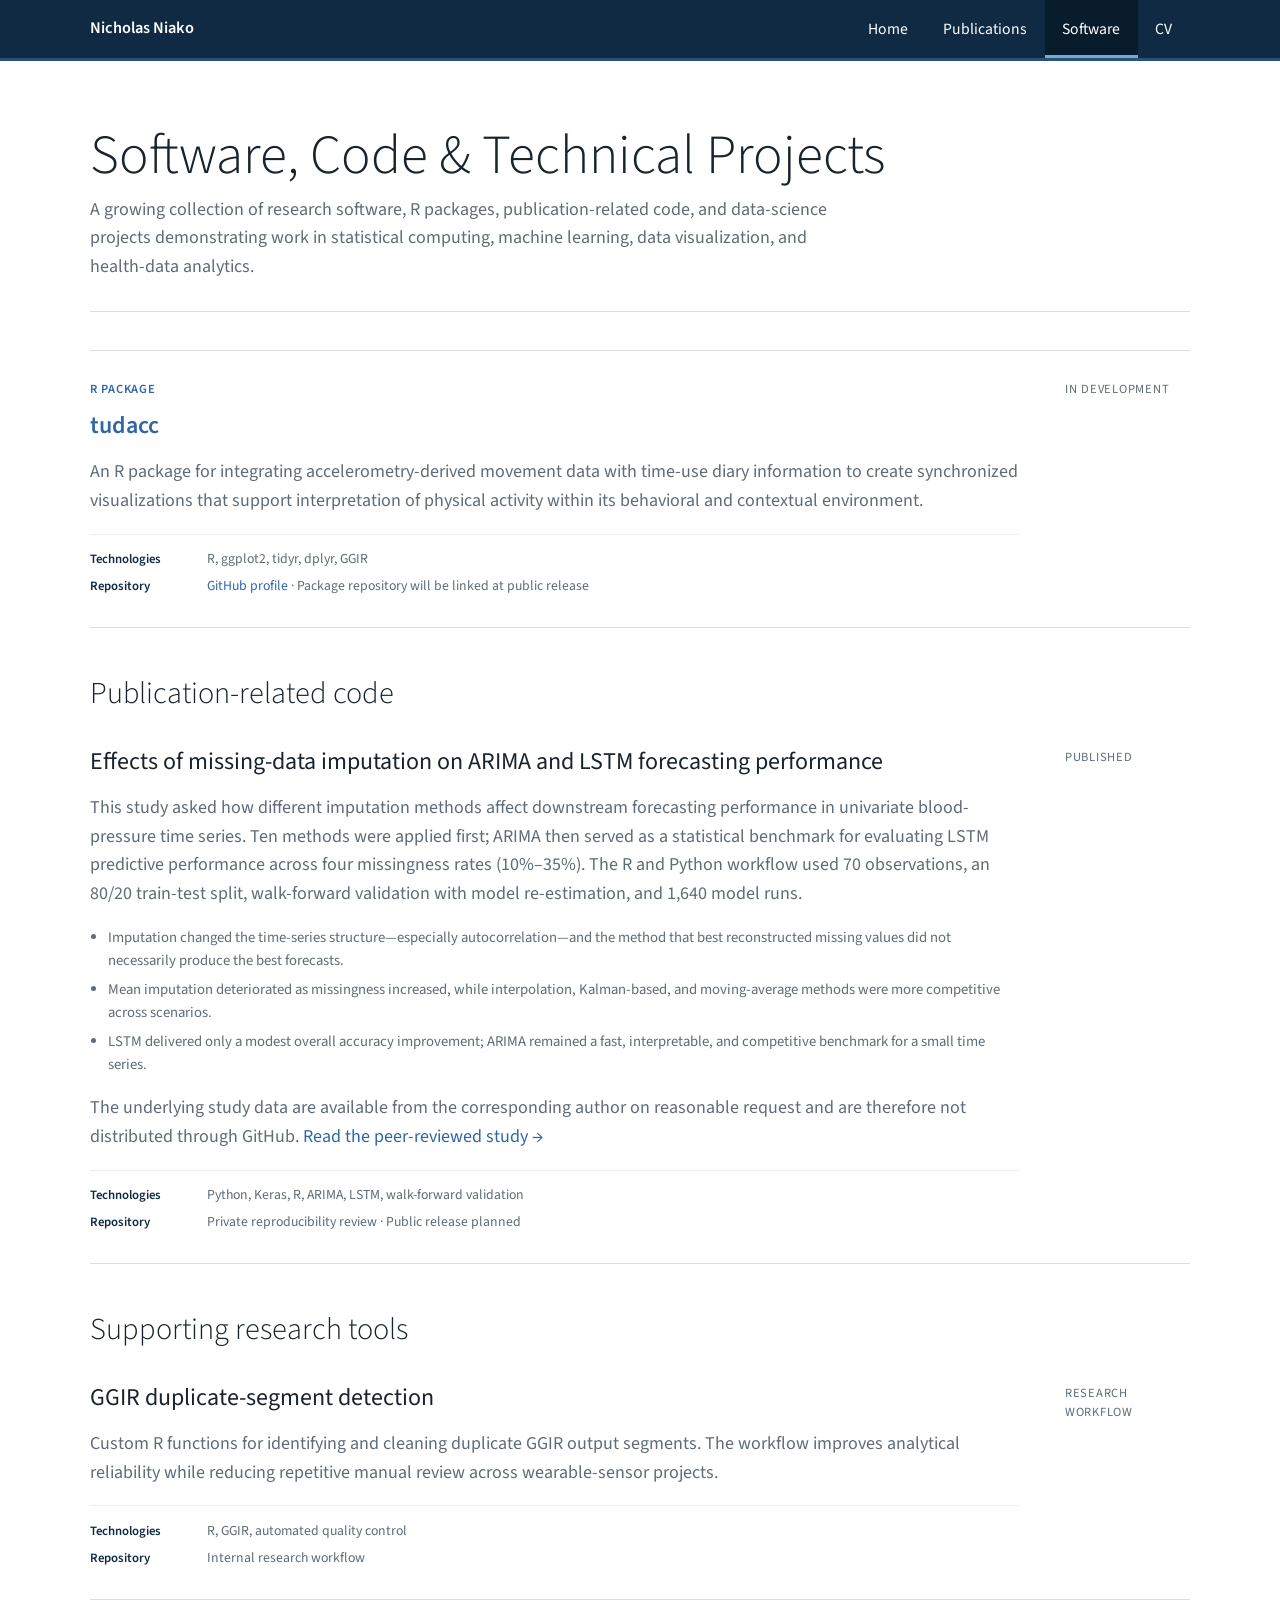
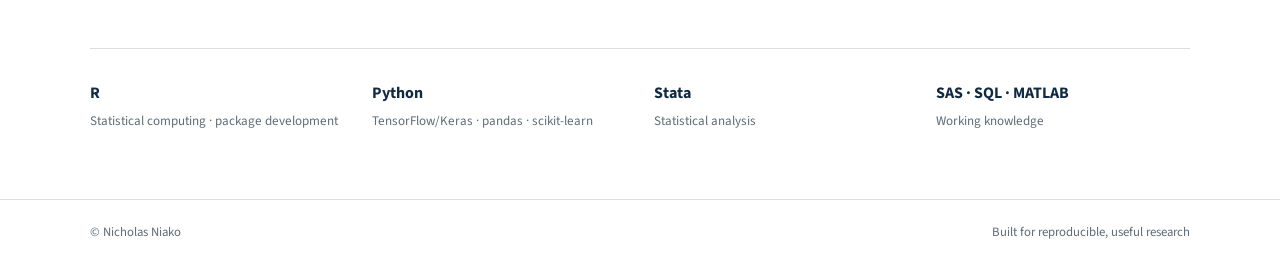
==== commit 61fe11a5: "Organize software portfolio as project catalog" ====
--- a/software.html
+++ b/software.html
@@ -23,21 +23,24 @@
   </header>
   <main id="main-content">
     <header class="page-hero shell reveal">
-      <p class="eyebrow">Open, reproducible research</p>
-      <h1>Software &amp; projects</h1>
-      <p>Statistical software and machine-learning workflows for complex behavioral, wearable-sensor, and longitudinal health data.</p>
+      <p class="eyebrow">Research software portfolio</p>
+      <h1>Software, Code &amp; Technical Projects</h1>
+      <p>A growing collection of research software, R packages, publication-related code, and data-science projects demonstrating work in statistical computing, machine learning, data visualization, and health-data analytics.</p>
     </header>
     <section class="page-body shell">
       <article class="project-card reveal">
         <div>
-          <p class="eyebrow">Featured ongoing project</p>
-          <h2>Time diaries + accelerometry in one reproducible R workflow</h2>
-          <p>I am leading development of an R package that integrates wearable sensor outputs with time-use diaries. The project streamlines alignment, visualization, quality control, and behavioral data analysis for research teams working with high-frequency movement data.</p>
-          <div class="tags"><span class="tag">R</span><span class="tag">GGIR</span><span class="tag">Accelerometry</span><span class="tag">Data visualization</span><span class="tag">Reproducible research</span></div>
+          <p class="eyebrow">R package</p>
+          <h2><code>tudacc</code></h2>
+          <p>An R package for integrating accelerometry-derived movement data with time-use diary information to create synchronized visualizations that support interpretation of physical activity within its behavioral and contextual environment.</p>
+          <dl class="project-meta">
+            <div><dt>Technologies</dt><dd>R, ggplot2, tidyr, dplyr, GGIR</dd></div>
+            <div><dt>Repository</dt><dd><a href="https://github.com/nicholasniako" target="_blank" rel="noopener">GitHub profile</a> · Package repository will be linked at public release</dd></div>
+          </dl>
         </div>
         <span class="project-status">In development</span>
       </article>
-      <h2 class="ongoing-heading">Machine learning &amp; forecasting</h2>
+      <h2 class="ongoing-heading">Publication-related code</h2>
       <article class="project-card reveal">
         <div>
           <h2>Effects of missing-data imputation on ARIMA and LSTM forecasting performance</h2>
@@ -48,7 +51,10 @@
             <li>LSTM delivered only a modest overall accuracy improvement; ARIMA remained a fast, interpretable, and competitive benchmark for a small time series.</li>
           </ul>
           <p>The underlying study data are available from the corresponding author on reasonable request and are therefore not distributed through GitHub. <a href="https://doi.org/10.1186/s12874-024-02448-3" target="_blank" rel="noopener">Read the peer-reviewed study →</a></p>
-          <div class="tags"><span class="tag">Python</span><span class="tag">TensorFlow/Keras</span><span class="tag">LSTM</span><span class="tag">R</span><span class="tag">ARIMA</span><span class="tag">Walk-forward validation</span><span class="tag">Missing data</span></div>
+          <dl class="project-meta">
+            <div><dt>Technologies</dt><dd>Python, Keras, R, ARIMA, LSTM, walk-forward validation</dd></div>
+            <div><dt>Repository</dt><dd>Private reproducibility review · Public release planned</dd></div>
+          </dl>
         </div>
         <span class="project-status">Published</span>
       </article>
@@ -57,7 +63,10 @@
         <div>
           <h2>GGIR duplicate-segment detection</h2>
           <p>Custom R functions for identifying and cleaning duplicate GGIR output segments. The workflow improves analytical reliability while reducing repetitive manual review across wearable-sensor projects.</p>
-          <div class="tags"><span class="tag">Data quality</span><span class="tag">Automation</span><span class="tag">R</span></div>
+          <dl class="project-meta">
+            <div><dt>Technologies</dt><dd>R, GGIR, automated quality control</dd></div>
+            <div><dt>Repository</dt><dd>Internal research workflow</dd></div>
+          </dl>
         </div>
         <span class="project-status">Research workflow</span>
       </article>
--- a/assets/css/style.css
+++ b/assets/css/style.css
@@ -75,9 +75,15 @@
 .project-card:first-of-type { border-top: 1px solid var(--line); }
 .project-card .eyebrow { color: var(--blue); font-size: .78rem; font-weight: 600; text-transform: uppercase; letter-spacing: .06em; }
 .project-card h2 { border: 0; padding: 0; font-size: 1.5rem; font-weight: 400; }
+.project-card h2 code { padding: 0; background: none; color: var(--blue); font: inherit; font-weight: 600; }
 .project-card p { color: var(--muted); }
 .project-findings { margin: .9rem 0 1.1rem; padding-left: 1.15rem; color: var(--muted); font-size: .92rem; }
 .project-findings li + li { margin-top: .35rem; }
+.project-meta { margin: 1.15rem 0 0; padding-top: .9rem; border-top: 1px solid #edf0f2; }
+.project-meta div { display: grid; grid-template-columns: 105px 1fr; gap: .75rem; }
+.project-meta div + div { margin-top: .35rem; }
+.project-meta dt { color: var(--navy); font-size: .8rem; font-weight: 600; }
+.project-meta dd { margin: 0; color: var(--muted); font-size: .86rem; }
 .project-status { color: var(--muted); font-size: .78rem; text-transform: uppercase; letter-spacing: .06em; }
 .tags { display: flex; flex-wrap: wrap; gap: .45rem; }
 .tag { color: var(--navy); font-size: .76rem; font-weight: 600; }
@@ -132,6 +138,7 @@
   .publication { grid-template-columns: 1fr; gap: 8px; }
   .project-card { grid-template-columns: 1fr; gap: .5rem; }
   .project-status { grid-row: 1; }
+  .project-meta div { grid-template-columns: 1fr; gap: .05rem; }
   .skills-strip { grid-template-columns: 1fr 1fr; }
   .timeline-item { grid-template-columns: 1fr; gap: .25rem; }
   .site-footer .shell { display: block; }
